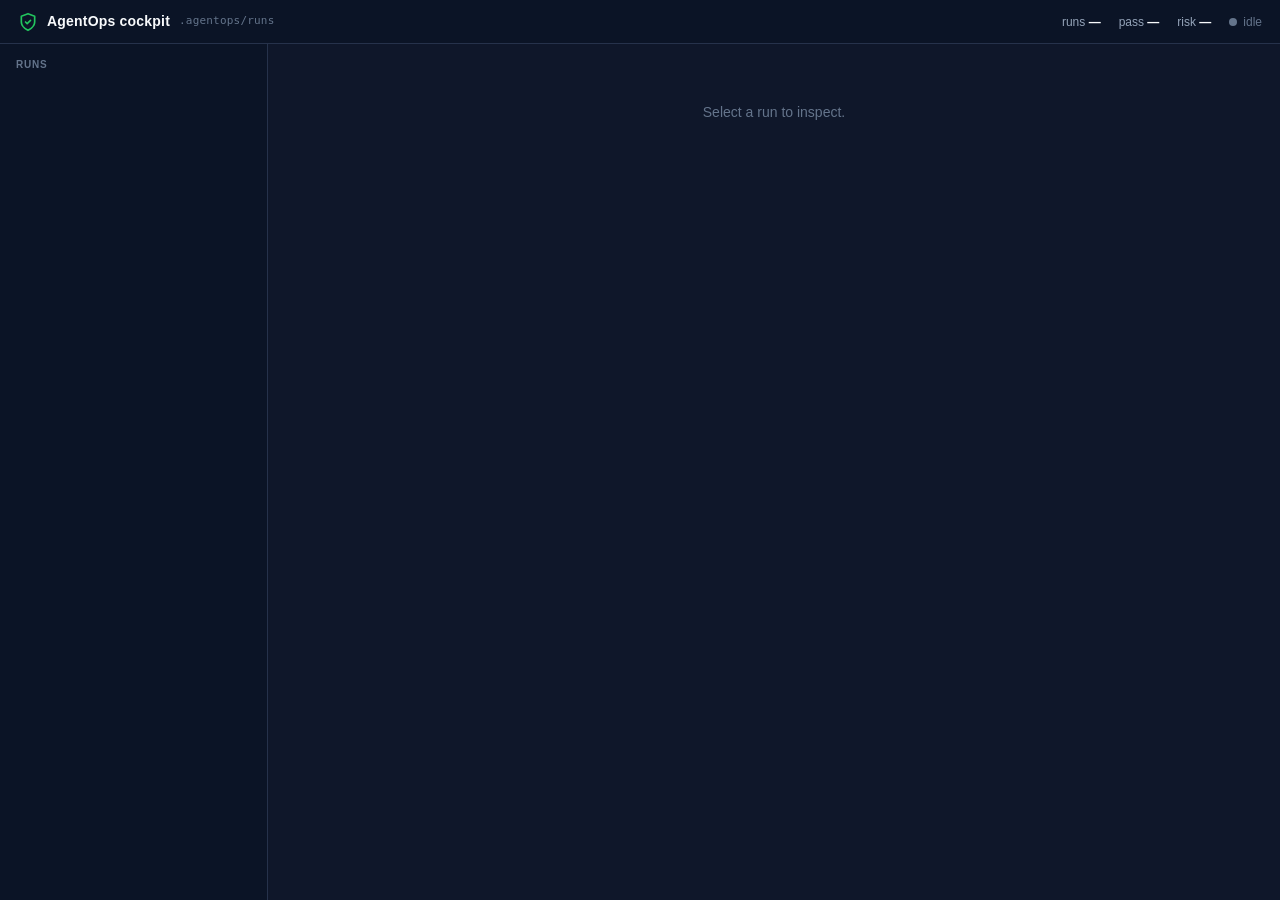
==== web/index.html @ 59ff686f "feat: AgentOps Cockpit — local observability UI over run artifacts Add a self-contained, local-first" ====
<!DOCTYPE html>
<html lang="en">
<head>
<meta charset="utf-8" />
<meta name="viewport" content="width=device-width, initial-scale=1" />
<title>AgentOps Cockpit</title>
<style>
  :root {
    --bg:#0F172A; --surface:#15203A; --surface-2:#1E293B; --muted:#0B1426;
    --border:#26324B; --border-2:#33415B;
    --text:#F8FAFC; --text-2:#94A3B8; --text-3:#64748B;
    --green:#22C55E; --amber:#F59E0B; --red:#EF4444; --blue:#38BDF8;
    --green-bg:rgba(34,197,94,.12); --amber-bg:rgba(245,158,11,.12);
    --red-bg:rgba(239,68,68,.12); --blue-bg:rgba(56,189,248,.12);
    --mono:ui-monospace,SFMono-Regular,"SF Mono",Menlo,monospace;
    --radius:8px;
  }
  * { box-sizing:border-box; }
  html,body { height:100%; margin:0; }
  body {
    background:var(--bg); color:var(--text);
    font-family:Inter,-apple-system,BlinkMacSystemFont,"Segoe UI",sans-serif;
    font-size:14px; line-height:1.5; -webkit-font-smoothing:antialiased;
    display:flex; flex-direction:column;
  }
  .mono { font-family:var(--mono); font-variant-numeric:tabular-nums; }
  .tnum { font-variant-numeric:tabular-nums; }

  /* top bar */
  .topbar {
    display:flex; align-items:center; justify-content:space-between; gap:16px;
    padding:11px 18px; border-bottom:1px solid var(--border); background:var(--muted);
    flex:0 0 auto;
  }
  .brand { display:flex; align-items:center; gap:9px; font-weight:600; letter-spacing:.2px; }
  .brand svg { color:var(--green); }
  .brand .path { font-family:var(--mono); font-size:11px; color:var(--text-3); font-weight:400; }
  .kpis { display:flex; align-items:center; gap:18px; }
  .kpi { font-size:12px; color:var(--text-2); }
  .kpi b { color:var(--text); font-weight:600; }
  .live { display:flex; align-items:center; gap:6px; font-size:12px; color:var(--text-3); }
  .live.on { color:var(--green); }
  .dot { width:8px; height:8px; border-radius:50%; display:inline-block; background:var(--text-3); }
  .pulse { animation:pulse 1.4s ease-in-out infinite; }
  @keyframes pulse { 0%,100%{opacity:1} 50%{opacity:.3} }
  @media (prefers-reduced-motion:reduce){ .pulse{animation:none} }

  /* main split */
  .main { flex:1 1 auto; display:grid; grid-template-columns:268px 1fr; min-height:0; }
  .runlist { border-right:1px solid var(--border); overflow-y:auto; background:var(--muted); }
  .runlist h2 {
    font-size:10px; text-transform:uppercase; letter-spacing:.08em; color:var(--text-3);
    margin:0; padding:13px 16px 8px; font-weight:600;
  }
  .run {
    display:flex; gap:10px; align-items:flex-start; width:100%; text-align:left;
    background:none; border:0; border-bottom:1px solid var(--border);
    padding:11px 16px; cursor:pointer; color:var(--text); transition:background .12s;
  }
  .run:hover { background:var(--surface); }
  .run.sel { background:var(--surface-2); box-shadow:inset 3px 0 0 var(--blue); }
  .run-main { min-width:0; flex:1; }
  .run-task { font-size:13px; white-space:nowrap; overflow:hidden; text-overflow:ellipsis; }
  .run-meta { font-size:11px; color:var(--text-2); margin-top:2px; }
  .risk { font-family:var(--mono); font-size:13px; font-weight:600; min-width:26px; text-align:right; }

  /* inspector */
  .inspector { overflow-y:auto; padding:18px 22px; }
  .insp-head { display:flex; align-items:center; justify-content:space-between; gap:10px; flex-wrap:wrap; margin-bottom:6px; }
  .insp-head-l { display:flex; align-items:center; gap:10px; flex-wrap:wrap; min-width:0; }
  .dl-btn { display:inline-flex; align-items:center; gap:6px; font-size:12px; color:var(--text-2); text-decoration:none;
            border:1px solid var(--border-2); border-radius:6px; padding:5px 10px; white-space:nowrap; }
  .dl-btn:hover { color:var(--text); border-color:var(--text-3); background:var(--surface); }
  .insp-task { font-size:16px; font-weight:600; }
  .insp-meta { font-family:var(--mono); font-size:11px; color:var(--text-3); margin-bottom:16px; }
  .pill { font-size:11px; font-weight:600; padding:3px 9px; border-radius:6px; text-transform:lowercase; }

  /* pipeline ribbon */
  .ribbon { display:flex; gap:7px; margin-bottom:18px; }
  .phase {
    flex:1; text-align:center; padding:9px 6px; border-radius:var(--radius);
    border:1px solid var(--border-2); background:var(--surface); font-size:12px; color:var(--text-2);
  }
  .phase .ph-icon { display:block; margin:0 auto 4px; }
  .phase.done   { border-color:rgba(34,197,94,.4);  background:var(--green-bg); color:var(--green); }
  .phase.active { border-color:rgba(245,158,11,.45); background:var(--amber-bg); color:var(--amber); }
  .phase.skipped{ color:var(--text-3); }

  /* body grid */
  .insp-body { display:grid; grid-template-columns:1fr 320px; gap:14px; align-items:start; }
  .card { background:var(--surface); border:1px solid var(--border); border-radius:var(--radius); }
  .card-head {
    display:flex; align-items:center; justify-content:space-between;
    padding:9px 13px; border-bottom:1px solid var(--border); font-size:12px; font-weight:600;
  }
  .card-head .lbl { display:flex; align-items:center; gap:7px; }
  .btn-ghost {
    background:none; border:1px solid var(--border-2); color:var(--text-2);
    font:inherit; font-size:11px; padding:3px 9px; border-radius:6px; cursor:pointer;
    display:inline-flex; align-items:center; gap:5px;
  }
  .btn-ghost:hover { color:var(--text); border-color:var(--text-3); }

  /* trajectory */
  .traj { padding:8px 6px; max-height:420px; overflow-y:auto; }
  .ev { display:flex; gap:9px; align-items:baseline; padding:3px 8px; font-family:var(--mono); font-size:12px; }
  .ev .idx { color:var(--text-3); min-width:22px; text-align:right; }
  .ev .node { color:var(--text); }
  .ev .ph { font-size:11px; }
  .ev.ok .ph { color:var(--green); }
  .ev.active .ph { color:var(--amber); }
  .ev.muted { opacity:.6; }
  .ev.muted .ph { color:var(--text-3); }
  .ev.info .ph { color:var(--blue); }

  /* guard cards */
  .guards { display:flex; flex-direction:column; gap:10px; }
  .guard { background:var(--surface); border:1px solid var(--border); border-radius:var(--radius); padding:11px 13px; }
  .guard .g-lbl { font-size:12px; color:var(--text-2); display:flex; align-items:center; gap:6px; margin-bottom:5px; }
  .guard .g-val { font-size:13px; }
  .guard .g-big { font-family:var(--mono); font-size:24px; font-weight:600; }
  .t-green{color:var(--green)} .t-amber{color:var(--amber)} .t-red{color:var(--red)} .t-blue{color:var(--blue)} .t-mut{color:var(--text-3)}

  .empty { color:var(--text-3); padding:40px; text-align:center; }
  .skel { background:var(--surface); border-radius:6px; height:14px; animation:pulse 1.4s ease-in-out infinite; }
  ::-webkit-scrollbar{width:9px;height:9px} ::-webkit-scrollbar-thumb{background:var(--border-2);border-radius:5px}

  /* deep-dive — full record showcase */
  .deep { margin-top:14px; border:1px solid var(--border); border-radius:var(--radius); background:var(--surface); }
  .tabs { display:flex; gap:2px; overflow-x:auto; border-bottom:1px solid var(--border); padding:6px 6px 0; }
  .tab { background:none; border:0; color:var(--text-2); font:inherit; font-size:12px; padding:8px 12px; cursor:pointer; border-radius:6px 6px 0 0; white-space:nowrap; }
  .tab:hover { color:var(--text); }
  .tab.sel { color:var(--text); background:var(--surface-2); box-shadow:inset 0 -2px 0 var(--blue); }
  .tab .ct { color:var(--text-3); margin-left:5px; font-variant-numeric:tabular-nums; }
  .tabbody { padding:15px 16px; min-height:220px; }
  .sec { margin-bottom:18px; } .sec:last-child { margin-bottom:0; }
  .sec-h { font-size:11px; text-transform:uppercase; letter-spacing:.06em; color:var(--text-3); margin:0 0 9px; font-weight:600; display:flex; align-items:center; gap:8px; }
  .kv { width:100%; border-collapse:collapse; font-size:12px; }
  .kv td { padding:5px 8px; border-bottom:1px solid var(--border); vertical-align:top; }
  .kv td:first-child { color:var(--text-2); width:150px; white-space:nowrap; }
  .kv .mono { color:var(--text); }
  .code { font-family:var(--mono); font-size:12px; background:var(--muted); border:1px solid var(--border); border-radius:6px; padding:10px 12px; overflow:auto; white-space:pre-wrap; word-break:break-word; color:var(--text); max-height:360px; margin:0; }
  .da{color:var(--green)} .dd{color:var(--red)} .dm{color:var(--blue)} .dc{color:var(--text-2)}
  .badge { font-size:11px; padding:2px 7px; border-radius:5px; font-weight:600; }
  .b-green{background:var(--green-bg);color:var(--green)} .b-amber{background:var(--amber-bg);color:var(--amber)}
  .b-red{background:var(--red-bg);color:var(--red)} .b-blue{background:var(--blue-bg);color:var(--blue)} .b-mut{background:var(--muted);color:var(--text-2)}
  .step { border:1px solid var(--border); border-radius:6px; padding:9px 11px; margin-bottom:7px; }
  .step-t { font-size:13px; font-weight:600; margin-bottom:3px; }
  .step-d { font-size:12px; color:var(--text-2); }
  .chips { display:flex; flex-wrap:wrap; gap:5px; margin-top:6px; }
  .chip { font-family:var(--mono); font-size:11px; background:var(--muted); border:1px solid var(--border); border-radius:5px; padding:2px 6px; color:var(--text-2); }
  .finding { border:1px solid var(--border); border-left-width:2px; border-radius:6px; padding:8px 11px; margin-bottom:7px; }
  .finding.sev-error,.finding.v-fail{border-left-color:var(--red)}
  .finding.sev-warning,.finding.v-concern,.finding.v-drifted,.finding.v-incomplete{border-left-color:var(--amber)}
  .finding.v-pass,.finding.v-aligned{border-left-color:var(--green)}
  .finding.v-not_evaluated,.finding.sev-info{border-left-color:var(--text-3)}
  .finding-h { display:flex; gap:8px; align-items:center; font-size:12px; margin-bottom:4px; flex-wrap:wrap; }
  .finding-b { font-size:12px; color:var(--text-2); }
  .finding-b b { color:var(--text); font-weight:600; }
  .cite { font-family:var(--mono); font-size:11px; color:var(--text-3); }
  .filerow { display:flex; justify-content:space-between; gap:10px; padding:6px 9px; border-radius:6px; cursor:pointer; font-family:var(--mono); font-size:12px; border:1px solid transparent; }
  .filerow:hover{background:var(--surface-2)} .filerow.sel{background:var(--surface-2);border-color:var(--border-2);color:var(--blue)}
  .filesize{color:var(--text-3)}
  .md h1,.md h2,.md h3{margin:14px 0 6px;font-weight:600} .md h1{font-size:16px} .md h2{font-size:14px} .md h3{font-size:13px;color:var(--text-2)}
  .md p{margin:6px 0;font-size:13px;color:var(--text-2)} .md li{font-size:13px;color:var(--text-2)} .md code{font-family:var(--mono);background:var(--muted);padding:1px 5px;border-radius:4px;font-size:12px}
  .note{color:var(--text-3);font-size:12px}
  .sub{color:var(--text-3);font-weight:400;font-size:11px}

  /* inner OpenHands worker loop */
  .mach { display:grid; grid-template-columns:repeat(auto-fit,minmax(150px,1fr)); gap:8px; margin-bottom:16px; }
  .mach .m { background:var(--muted); border:1px solid var(--border); border-radius:6px; padding:8px 10px; }
  .mach .m-l { font-size:11px; color:var(--text-3); }
  .mach .m-v { font-size:13px; margin-top:2px; word-break:break-word; }
  .iev { display:flex; gap:9px; align-items:baseline; padding:5px 8px; border-bottom:1px solid var(--border); }
  .iev-type { font-family:var(--mono); font-size:11px; padding:1px 6px; border-radius:4px; white-space:nowrap; }
  .k-action .iev-type{background:var(--blue-bg);color:var(--blue)}
  .k-observation .iev-type{background:var(--green-bg);color:var(--green)}
  .k-message .iev-type{background:var(--amber-bg);color:var(--amber)}
  .k-error .iev-type{background:var(--red-bg);color:var(--red)}
  .k-state .iev-type,.k-other .iev-type{background:var(--muted);color:var(--text-2)}
  .iev-tool { font-family:var(--mono); font-size:12px; color:var(--text); white-space:nowrap; }
  .iev-sum { color:var(--text-2); font-family:var(--mono); font-size:12px; overflow:hidden; text-overflow:ellipsis; white-space:nowrap; flex:1; min-width:0; }
  .itraj { max-height:360px; overflow:auto; }
  .bigempty { text-align:center; padding:34px 20px; }
  .bigempty .be-h { font-size:14px; font-weight:600; margin-bottom:10px; }
  .bigempty .be-p { font-size:12px; color:var(--text-2); max-width:540px; margin:0 auto 8px; line-height:1.65; }
  .bigempty code { font-family:var(--mono); background:var(--muted); padding:2px 7px; border-radius:4px; color:var(--text); }

  /* richer UI: toolbar, dropdown, expandable rows, accordions */
  .wtoolbar { display:flex; gap:10px; align-items:center; margin-bottom:10px; flex-wrap:wrap; }
  .csel { background:var(--surface-2); color:var(--text); border:1px solid var(--border-2); border-radius:6px;
          font:inherit; font-size:12px; padding:5px 28px 5px 10px; cursor:pointer; appearance:none;
          background-image:url("data:image/svg+xml;utf8,<svg xmlns='http://www.w3.org/2000/svg' width='10' height='10' viewBox='0 0 24 24' fill='none' stroke='%2394A3B8' stroke-width='3'><path d='M6 9l6 6 6-6'/></svg>");
          background-repeat:no-repeat; background-position:right 9px center; }
  .csel:hover { border-color:var(--text-3); }
  .iev { flex-direction:column; align-items:stretch; cursor:default; }
  .iev.exp { cursor:pointer; }
  .iev-line { display:flex; gap:9px; align-items:baseline; }
  .iev-chev { color:var(--text-3); font-size:10px; transition:transform .15s; display:inline-block; width:10px; }
  .iev.open .iev-chev { transform:rotate(90deg); }
  .iev-full { margin:7px 0 3px 28px; white-space:pre-wrap; word-break:break-word; color:var(--text-2);
              font-family:var(--mono); font-size:12px; max-height:300px; overflow:auto;
              background:var(--muted); border:1px solid var(--border); border-radius:6px; padding:9px 11px; }
  details.dd { border:1px solid var(--border); border-radius:6px; margin-bottom:7px; background:var(--surface); }
  details.dd > summary { cursor:pointer; padding:9px 12px; font-size:12px; font-weight:600; list-style:none;
                         display:flex; align-items:center; gap:8px; }
  details.dd > summary::-webkit-details-marker { display:none; }
  details.dd > summary::before { content:"›"; color:var(--text-3); transition:transform .15s; display:inline-block; }
  details.dd[open] > summary::before { transform:rotate(90deg); }
  details.dd[open] > summary { border-bottom:1px solid var(--border); }
  details.dd .dd-body { padding:11px 12px; }
  details.dd .dd-tag { margin-left:auto; font-weight:400; }

  /* responsive — graceful collapse on narrow viewports */
  @media (max-width:1024px){
    .insp-body{ grid-template-columns:1fr; }
    .guards{ display:grid; grid-template-columns:repeat(auto-fit,minmax(160px,1fr)); }
  }
  @media (max-width:820px){
    .main{ grid-template-columns:1fr; }
    .runlist{ border-right:0; border-bottom:1px solid var(--border); max-height:34vh; }
    .kpis{ gap:12px; }
  }
  @media (max-width:560px){
    .ribbon{ flex-wrap:wrap; } .phase{ flex:1 1 30%; }
    .kpis .kpi{ display:none; } .topbar .live{ display:flex; }
  }
</style>
</head>
<body>
  <header class="topbar">
    <div class="brand">
      <svg width="20" height="20" viewBox="0 0 24 24" fill="none" stroke="currentColor" stroke-width="2" stroke-linecap="round" stroke-linejoin="round"><path d="M12 22s8-4 8-10V5l-8-3-8 3v7c0 6 8 10 8 10z"/><path d="m9 12 2 2 4-4"/></svg>
      AgentOps cockpit
      <span class="path" id="storePath">.agentops/runs</span>
    </div>
    <div class="kpis">
      <span class="kpi">runs <b class="tnum" id="kTotal">—</b></span>
      <span class="kpi">pass <b class="tnum" id="kPass">—</b></span>
      <span class="kpi">risk <b class="tnum" id="kRisk">—</b></span>
      <span class="live" id="liveInd"><span class="dot"></span>idle</span>
    </div>
  </header>
  <div class="main">
    <nav class="runlist"><h2>Runs</h2><div id="runs"></div></nav>
    <section class="inspector" id="inspector">
      <div class="empty">Select a run to inspect.</div>
    </section>
  </div>
  <script type="module" src="./app.js"></script>
</body>
</html>
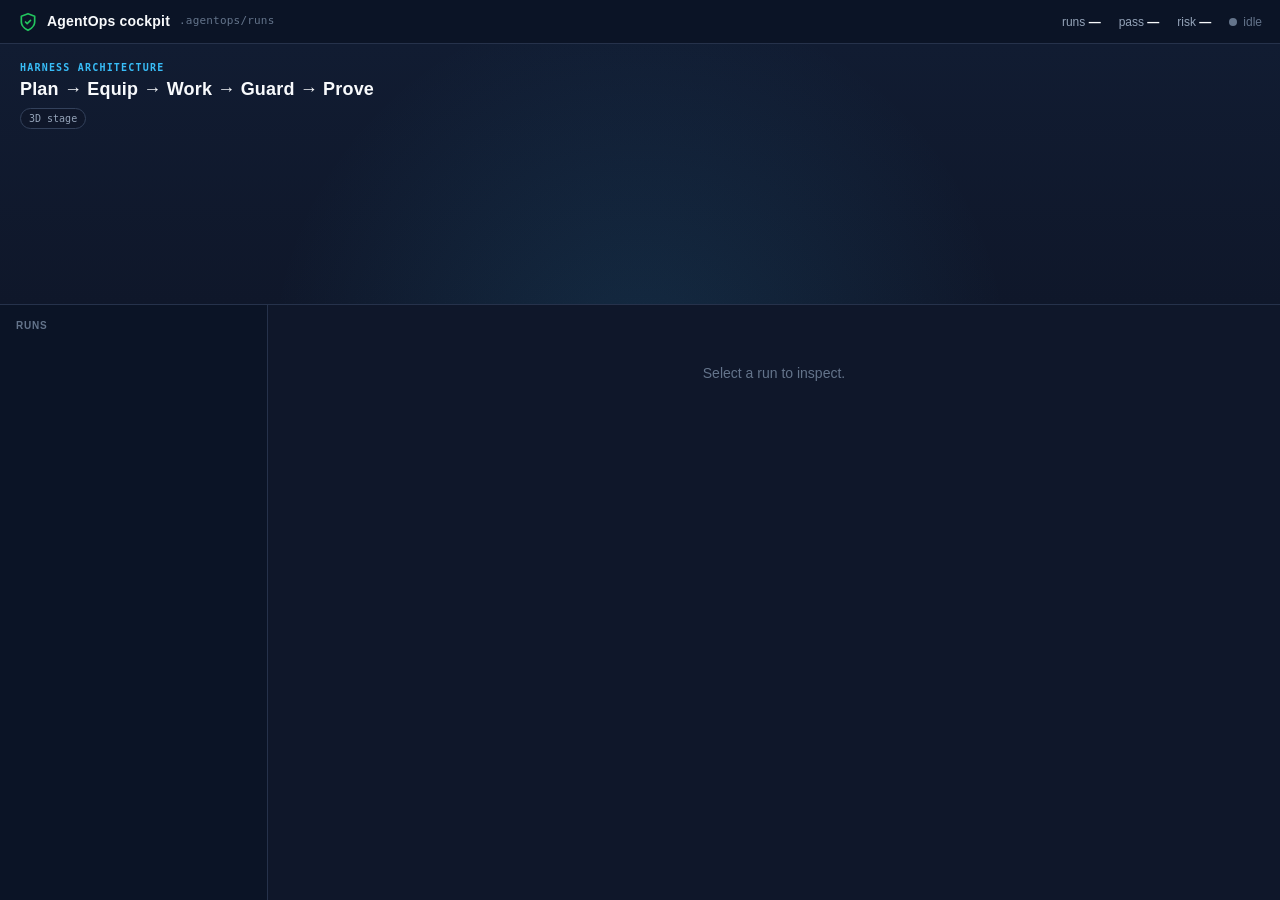
==== commit f1e92c59: "feat: add three dimensional cockpit stage" ====
--- a/web/index.html
+++ b/web/index.html
@@ -4,228 +4,7 @@
 <meta charset="utf-8" />
 <meta name="viewport" content="width=device-width, initial-scale=1" />
 <title>AgentOps Cockpit</title>
-<style>
-  :root {
-    --bg:#0F172A; --surface:#15203A; --surface-2:#1E293B; --muted:#0B1426;
-    --border:#26324B; --border-2:#33415B;
-    --text:#F8FAFC; --text-2:#94A3B8; --text-3:#64748B;
-    --green:#22C55E; --amber:#F59E0B; --red:#EF4444; --blue:#38BDF8;
-    --green-bg:rgba(34,197,94,.12); --amber-bg:rgba(245,158,11,.12);
-    --red-bg:rgba(239,68,68,.12); --blue-bg:rgba(56,189,248,.12);
-    --mono:ui-monospace,SFMono-Regular,"SF Mono",Menlo,monospace;
-    --radius:8px;
-  }
-  * { box-sizing:border-box; }
-  html,body { height:100%; margin:0; }
-  body {
-    background:var(--bg); color:var(--text);
-    font-family:Inter,-apple-system,BlinkMacSystemFont,"Segoe UI",sans-serif;
-    font-size:14px; line-height:1.5; -webkit-font-smoothing:antialiased;
-    display:flex; flex-direction:column;
-  }
-  .mono { font-family:var(--mono); font-variant-numeric:tabular-nums; }
-  .tnum { font-variant-numeric:tabular-nums; }
-
-  /* top bar */
-  .topbar {
-    display:flex; align-items:center; justify-content:space-between; gap:16px;
-    padding:11px 18px; border-bottom:1px solid var(--border); background:var(--muted);
-    flex:0 0 auto;
-  }
-  .brand { display:flex; align-items:center; gap:9px; font-weight:600; letter-spacing:.2px; }
-  .brand svg { color:var(--green); }
-  .brand .path { font-family:var(--mono); font-size:11px; color:var(--text-3); font-weight:400; }
-  .kpis { display:flex; align-items:center; gap:18px; }
-  .kpi { font-size:12px; color:var(--text-2); }
-  .kpi b { color:var(--text); font-weight:600; }
-  .live { display:flex; align-items:center; gap:6px; font-size:12px; color:var(--text-3); }
-  .live.on { color:var(--green); }
-  .dot { width:8px; height:8px; border-radius:50%; display:inline-block; background:var(--text-3); }
-  .pulse { animation:pulse 1.4s ease-in-out infinite; }
-  @keyframes pulse { 0%,100%{opacity:1} 50%{opacity:.3} }
-  @media (prefers-reduced-motion:reduce){ .pulse{animation:none} }
-
-  /* main split */
-  .main { flex:1 1 auto; display:grid; grid-template-columns:268px 1fr; min-height:0; }
-  .runlist { border-right:1px solid var(--border); overflow-y:auto; background:var(--muted); }
-  .runlist h2 {
-    font-size:10px; text-transform:uppercase; letter-spacing:.08em; color:var(--text-3);
-    margin:0; padding:13px 16px 8px; font-weight:600;
-  }
-  .run {
-    display:flex; gap:10px; align-items:flex-start; width:100%; text-align:left;
-    background:none; border:0; border-bottom:1px solid var(--border);
-    padding:11px 16px; cursor:pointer; color:var(--text); transition:background .12s;
-  }
-  .run:hover { background:var(--surface); }
-  .run.sel { background:var(--surface-2); box-shadow:inset 3px 0 0 var(--blue); }
-  .run-main { min-width:0; flex:1; }
-  .run-task { font-size:13px; white-space:nowrap; overflow:hidden; text-overflow:ellipsis; }
-  .run-meta { font-size:11px; color:var(--text-2); margin-top:2px; }
-  .risk { font-family:var(--mono); font-size:13px; font-weight:600; min-width:26px; text-align:right; }
-
-  /* inspector */
-  .inspector { overflow-y:auto; padding:18px 22px; }
-  .insp-head { display:flex; align-items:center; justify-content:space-between; gap:10px; flex-wrap:wrap; margin-bottom:6px; }
-  .insp-head-l { display:flex; align-items:center; gap:10px; flex-wrap:wrap; min-width:0; }
-  .dl-btn { display:inline-flex; align-items:center; gap:6px; font-size:12px; color:var(--text-2); text-decoration:none;
-            border:1px solid var(--border-2); border-radius:6px; padding:5px 10px; white-space:nowrap; }
-  .dl-btn:hover { color:var(--text); border-color:var(--text-3); background:var(--surface); }
-  .insp-task { font-size:16px; font-weight:600; }
-  .insp-meta { font-family:var(--mono); font-size:11px; color:var(--text-3); margin-bottom:16px; }
-  .pill { font-size:11px; font-weight:600; padding:3px 9px; border-radius:6px; text-transform:lowercase; }
-
-  /* pipeline ribbon */
-  .ribbon { display:flex; gap:7px; margin-bottom:18px; }
-  .phase {
-    flex:1; text-align:center; padding:9px 6px; border-radius:var(--radius);
-    border:1px solid var(--border-2); background:var(--surface); font-size:12px; color:var(--text-2);
-  }
-  .phase .ph-icon { display:block; margin:0 auto 4px; }
-  .phase.done   { border-color:rgba(34,197,94,.4);  background:var(--green-bg); color:var(--green); }
-  .phase.active { border-color:rgba(245,158,11,.45); background:var(--amber-bg); color:var(--amber); }
-  .phase.skipped{ color:var(--text-3); }
-
-  /* body grid */
-  .insp-body { display:grid; grid-template-columns:1fr 320px; gap:14px; align-items:start; }
-  .card { background:var(--surface); border:1px solid var(--border); border-radius:var(--radius); }
-  .card-head {
-    display:flex; align-items:center; justify-content:space-between;
-    padding:9px 13px; border-bottom:1px solid var(--border); font-size:12px; font-weight:600;
-  }
-  .card-head .lbl { display:flex; align-items:center; gap:7px; }
-  .btn-ghost {
-    background:none; border:1px solid var(--border-2); color:var(--text-2);
-    font:inherit; font-size:11px; padding:3px 9px; border-radius:6px; cursor:pointer;
-    display:inline-flex; align-items:center; gap:5px;
-  }
-  .btn-ghost:hover { color:var(--text); border-color:var(--text-3); }
-
-  /* trajectory */
-  .traj { padding:8px 6px; max-height:420px; overflow-y:auto; }
-  .ev { display:flex; gap:9px; align-items:baseline; padding:3px 8px; font-family:var(--mono); font-size:12px; }
-  .ev .idx { color:var(--text-3); min-width:22px; text-align:right; }
-  .ev .node { color:var(--text); }
-  .ev .ph { font-size:11px; }
-  .ev.ok .ph { color:var(--green); }
-  .ev.active .ph { color:var(--amber); }
-  .ev.muted { opacity:.6; }
-  .ev.muted .ph { color:var(--text-3); }
-  .ev.info .ph { color:var(--blue); }
-
-  /* guard cards */
-  .guards { display:flex; flex-direction:column; gap:10px; }
-  .guard { background:var(--surface); border:1px solid var(--border); border-radius:var(--radius); padding:11px 13px; }
-  .guard .g-lbl { font-size:12px; color:var(--text-2); display:flex; align-items:center; gap:6px; margin-bottom:5px; }
-  .guard .g-val { font-size:13px; }
-  .guard .g-big { font-family:var(--mono); font-size:24px; font-weight:600; }
-  .t-green{color:var(--green)} .t-amber{color:var(--amber)} .t-red{color:var(--red)} .t-blue{color:var(--blue)} .t-mut{color:var(--text-3)}
-
-  .empty { color:var(--text-3); padding:40px; text-align:center; }
-  .skel { background:var(--surface); border-radius:6px; height:14px; animation:pulse 1.4s ease-in-out infinite; }
-  ::-webkit-scrollbar{width:9px;height:9px} ::-webkit-scrollbar-thumb{background:var(--border-2);border-radius:5px}
-
-  /* deep-dive — full record showcase */
-  .deep { margin-top:14px; border:1px solid var(--border); border-radius:var(--radius); background:var(--surface); }
-  .tabs { display:flex; gap:2px; overflow-x:auto; border-bottom:1px solid var(--border); padding:6px 6px 0; }
-  .tab { background:none; border:0; color:var(--text-2); font:inherit; font-size:12px; padding:8px 12px; cursor:pointer; border-radius:6px 6px 0 0; white-space:nowrap; }
-  .tab:hover { color:var(--text); }
-  .tab.sel { color:var(--text); background:var(--surface-2); box-shadow:inset 0 -2px 0 var(--blue); }
-  .tab .ct { color:var(--text-3); margin-left:5px; font-variant-numeric:tabular-nums; }
-  .tabbody { padding:15px 16px; min-height:220px; }
-  .sec { margin-bottom:18px; } .sec:last-child { margin-bottom:0; }
-  .sec-h { font-size:11px; text-transform:uppercase; letter-spacing:.06em; color:var(--text-3); margin:0 0 9px; font-weight:600; display:flex; align-items:center; gap:8px; }
-  .kv { width:100%; border-collapse:collapse; font-size:12px; }
-  .kv td { padding:5px 8px; border-bottom:1px solid var(--border); vertical-align:top; }
-  .kv td:first-child { color:var(--text-2); width:150px; white-space:nowrap; }
-  .kv .mono { color:var(--text); }
-  .code { font-family:var(--mono); font-size:12px; background:var(--muted); border:1px solid var(--border); border-radius:6px; padding:10px 12px; overflow:auto; white-space:pre-wrap; word-break:break-word; color:var(--text); max-height:360px; margin:0; }
-  .da{color:var(--green)} .dd{color:var(--red)} .dm{color:var(--blue)} .dc{color:var(--text-2)}
-  .badge { font-size:11px; padding:2px 7px; border-radius:5px; font-weight:600; }
-  .b-green{background:var(--green-bg);color:var(--green)} .b-amber{background:var(--amber-bg);color:var(--amber)}
-  .b-red{background:var(--red-bg);color:var(--red)} .b-blue{background:var(--blue-bg);color:var(--blue)} .b-mut{background:var(--muted);color:var(--text-2)}
-  .step { border:1px solid var(--border); border-radius:6px; padding:9px 11px; margin-bottom:7px; }
-  .step-t { font-size:13px; font-weight:600; margin-bottom:3px; }
-  .step-d { font-size:12px; color:var(--text-2); }
-  .chips { display:flex; flex-wrap:wrap; gap:5px; margin-top:6px; }
-  .chip { font-family:var(--mono); font-size:11px; background:var(--muted); border:1px solid var(--border); border-radius:5px; padding:2px 6px; color:var(--text-2); }
-  .finding { border:1px solid var(--border); border-left-width:2px; border-radius:6px; padding:8px 11px; margin-bottom:7px; }
-  .finding.sev-error,.finding.v-fail{border-left-color:var(--red)}
-  .finding.sev-warning,.finding.v-concern,.finding.v-drifted,.finding.v-incomplete{border-left-color:var(--amber)}
-  .finding.v-pass,.finding.v-aligned{border-left-color:var(--green)}
-  .finding.v-not_evaluated,.finding.sev-info{border-left-color:var(--text-3)}
-  .finding-h { display:flex; gap:8px; align-items:center; font-size:12px; margin-bottom:4px; flex-wrap:wrap; }
-  .finding-b { font-size:12px; color:var(--text-2); }
-  .finding-b b { color:var(--text); font-weight:600; }
-  .cite { font-family:var(--mono); font-size:11px; color:var(--text-3); }
-  .filerow { display:flex; justify-content:space-between; gap:10px; padding:6px 9px; border-radius:6px; cursor:pointer; font-family:var(--mono); font-size:12px; border:1px solid transparent; }
-  .filerow:hover{background:var(--surface-2)} .filerow.sel{background:var(--surface-2);border-color:var(--border-2);color:var(--blue)}
-  .filesize{color:var(--text-3)}
-  .md h1,.md h2,.md h3{margin:14px 0 6px;font-weight:600} .md h1{font-size:16px} .md h2{font-size:14px} .md h3{font-size:13px;color:var(--text-2)}
-  .md p{margin:6px 0;font-size:13px;color:var(--text-2)} .md li{font-size:13px;color:var(--text-2)} .md code{font-family:var(--mono);background:var(--muted);padding:1px 5px;border-radius:4px;font-size:12px}
-  .note{color:var(--text-3);font-size:12px}
-  .sub{color:var(--text-3);font-weight:400;font-size:11px}
-
-  /* inner OpenHands worker loop */
-  .mach { display:grid; grid-template-columns:repeat(auto-fit,minmax(150px,1fr)); gap:8px; margin-bottom:16px; }
-  .mach .m { background:var(--muted); border:1px solid var(--border); border-radius:6px; padding:8px 10px; }
-  .mach .m-l { font-size:11px; color:var(--text-3); }
-  .mach .m-v { font-size:13px; margin-top:2px; word-break:break-word; }
-  .iev { display:flex; gap:9px; align-items:baseline; padding:5px 8px; border-bottom:1px solid var(--border); }
-  .iev-type { font-family:var(--mono); font-size:11px; padding:1px 6px; border-radius:4px; white-space:nowrap; }
-  .k-action .iev-type{background:var(--blue-bg);color:var(--blue)}
-  .k-observation .iev-type{background:var(--green-bg);color:var(--green)}
-  .k-message .iev-type{background:var(--amber-bg);color:var(--amber)}
-  .k-error .iev-type{background:var(--red-bg);color:var(--red)}
-  .k-state .iev-type,.k-other .iev-type{background:var(--muted);color:var(--text-2)}
-  .iev-tool { font-family:var(--mono); font-size:12px; color:var(--text); white-space:nowrap; }
-  .iev-sum { color:var(--text-2); font-family:var(--mono); font-size:12px; overflow:hidden; text-overflow:ellipsis; white-space:nowrap; flex:1; min-width:0; }
-  .itraj { max-height:360px; overflow:auto; }
-  .bigempty { text-align:center; padding:34px 20px; }
-  .bigempty .be-h { font-size:14px; font-weight:600; margin-bottom:10px; }
-  .bigempty .be-p { font-size:12px; color:var(--text-2); max-width:540px; margin:0 auto 8px; line-height:1.65; }
-  .bigempty code { font-family:var(--mono); background:var(--muted); padding:2px 7px; border-radius:4px; color:var(--text); }
-
-  /* richer UI: toolbar, dropdown, expandable rows, accordions */
-  .wtoolbar { display:flex; gap:10px; align-items:center; margin-bottom:10px; flex-wrap:wrap; }
-  .csel { background:var(--surface-2); color:var(--text); border:1px solid var(--border-2); border-radius:6px;
-          font:inherit; font-size:12px; padding:5px 28px 5px 10px; cursor:pointer; appearance:none;
-          background-image:url("data:image/svg+xml;utf8,<svg xmlns='http://www.w3.org/2000/svg' width='10' height='10' viewBox='0 0 24 24' fill='none' stroke='%2394A3B8' stroke-width='3'><path d='M6 9l6 6 6-6'/></svg>");
-          background-repeat:no-repeat; background-position:right 9px center; }
-  .csel:hover { border-color:var(--text-3); }
-  .iev { flex-direction:column; align-items:stretch; cursor:default; }
-  .iev.exp { cursor:pointer; }
-  .iev-line { display:flex; gap:9px; align-items:baseline; }
-  .iev-chev { color:var(--text-3); font-size:10px; transition:transform .15s; display:inline-block; width:10px; }
-  .iev.open .iev-chev { transform:rotate(90deg); }
-  .iev-full { margin:7px 0 3px 28px; white-space:pre-wrap; word-break:break-word; color:var(--text-2);
-              font-family:var(--mono); font-size:12px; max-height:300px; overflow:auto;
-              background:var(--muted); border:1px solid var(--border); border-radius:6px; padding:9px 11px; }
-  details.dd { border:1px solid var(--border); border-radius:6px; margin-bottom:7px; background:var(--surface); }
-  details.dd > summary { cursor:pointer; padding:9px 12px; font-size:12px; font-weight:600; list-style:none;
-                         display:flex; align-items:center; gap:8px; }
-  details.dd > summary::-webkit-details-marker { display:none; }
-  details.dd > summary::before { content:"›"; color:var(--text-3); transition:transform .15s; display:inline-block; }
-  details.dd[open] > summary::before { transform:rotate(90deg); }
-  details.dd[open] > summary { border-bottom:1px solid var(--border); }
-  details.dd .dd-body { padding:11px 12px; }
-  details.dd .dd-tag { margin-left:auto; font-weight:400; }
-
-  /* responsive — graceful collapse on narrow viewports */
-  @media (max-width:1024px){
-    .insp-body{ grid-template-columns:1fr; }
-    .guards{ display:grid; grid-template-columns:repeat(auto-fit,minmax(160px,1fr)); }
-  }
-  @media (max-width:820px){
-    .main{ grid-template-columns:1fr; }
-    .runlist{ border-right:0; border-bottom:1px solid var(--border); max-height:34vh; }
-    .kpis{ gap:12px; }
-  }
-  @media (max-width:560px){
-    .ribbon{ flex-wrap:wrap; } .phase{ flex:1 1 30%; }
-    .kpis .kpi{ display:none; } .topbar .live{ display:flex; }
-  }
-</style>
+<link rel="stylesheet" href="./styles.css" />
 </head>
 <body>
   <header class="topbar">
@@ -241,6 +20,15 @@
       <span class="live" id="liveInd"><span class="dot"></span>idle</span>
     </div>
   </header>
+  <section class="stage-shell" aria-labelledby="stageTitle">
+    <div class="stage-copy">
+      <p class="eyebrow">Harness architecture</p>
+      <h1 id="stageTitle">Plan → Equip → Work → Guard → Prove</h1>
+      <span class="visual-mode" id="visualMode">3D stage</span>
+    </div>
+    <canvas id="cockpit3d" class="cockpit3d" aria-hidden="true"></canvas>
+    <div id="stageFallback" class="stage-fallback" hidden></div>
+  </section>
   <div class="main">
     <nav class="runlist"><h2>Runs</h2><div id="runs"></div></nav>
     <section class="inspector" id="inspector">
--- a/web/styles.css
+++ b/web/styles.css
@@ -0,0 +1,270 @@
+:root {
+  --bg:#0F172A; --surface:#15203A; --surface-2:#1E293B; --muted:#0B1426;
+  --border:#26324B; --border-2:#33415B;
+  --text:#F8FAFC; --text-2:#94A3B8; --text-3:#64748B;
+  --green:#22C55E; --amber:#F59E0B; --red:#EF4444; --blue:#38BDF8;
+  --green-bg:rgba(34,197,94,.12); --amber-bg:rgba(245,158,11,.12);
+  --red-bg:rgba(239,68,68,.12); --blue-bg:rgba(56,189,248,.12);
+  --mono:ui-monospace,SFMono-Regular,"SF Mono",Menlo,monospace;
+  --radius:8px;
+}
+* { box-sizing:border-box; }
+html,body { height:100%; margin:0; }
+body {
+  background:var(--bg); color:var(--text);
+  font-family:Inter,-apple-system,BlinkMacSystemFont,"Segoe UI",sans-serif;
+  font-size:14px; line-height:1.5; -webkit-font-smoothing:antialiased;
+  display:flex; flex-direction:column;
+}
+.mono { font-family:var(--mono); font-variant-numeric:tabular-nums; }
+.tnum { font-variant-numeric:tabular-nums; }
+
+/* top bar */
+.topbar {
+  display:flex; align-items:center; justify-content:space-between; gap:16px;
+  padding:11px 18px; border-bottom:1px solid var(--border); background:var(--muted);
+  flex:0 0 auto;
+}
+.brand { display:flex; align-items:center; gap:9px; font-weight:600; letter-spacing:.2px; }
+.brand svg { color:var(--green); }
+.brand .path { font-family:var(--mono); font-size:11px; color:var(--text-3); font-weight:400; }
+.kpis { display:flex; align-items:center; gap:18px; }
+.kpi { font-size:12px; color:var(--text-2); }
+.kpi b { color:var(--text); font-weight:600; }
+.live { display:flex; align-items:center; gap:6px; font-size:12px; color:var(--text-3); }
+.live.on { color:var(--green); }
+.dot { width:8px; height:8px; border-radius:50%; display:inline-block; background:var(--text-3); }
+.pulse { animation:pulse 1.4s ease-in-out infinite; }
+@keyframes pulse { 0%,100%{opacity:1} 50%{opacity:.3} }
+@media (prefers-reduced-motion:reduce){ .pulse{animation:none} }
+
+/* bounded tactical stage; the canvas is visual-only and the DOM fallback is semantic */
+.stage-shell {
+  position:relative; flex:0 0 clamp(190px,29vh,300px); min-height:190px;
+  overflow:hidden; border-bottom:1px solid var(--border);
+  background:
+    radial-gradient(circle at 50% 125%,rgba(56,189,248,.12),transparent 52%),
+    linear-gradient(180deg,#111c32 0%,var(--bg) 100%);
+}
+.stage-copy { position:absolute; z-index:2; top:16px; left:20px; pointer-events:none; }
+.stage-copy .eyebrow {
+  margin:0 0 4px; color:var(--blue); font-family:var(--mono); font-size:10px;
+  font-weight:600; letter-spacing:.12em; text-transform:uppercase;
+}
+.stage-copy h1 { margin:0; font-size:18px; line-height:1.2; letter-spacing:.01em; }
+.visual-mode {
+  display:inline-block; margin-top:7px; border:1px solid var(--border-2); border-radius:999px;
+  padding:2px 8px; background:rgba(15,23,42,.76); color:var(--text-2);
+  font-family:var(--mono); font-size:10px;
+}
+.cockpit3d { position:absolute; inset:0; display:block; width:100%; height:100%; }
+.cockpit3d[hidden],.stage-fallback[hidden] { display:none; }
+.stage-fallback {
+  position:absolute; z-index:1; inset:76px 20px 18px; display:flex; align-items:flex-end;
+}
+.stage-fallback-ribbon {
+  display:grid; grid-template-columns:repeat(5,minmax(90px,1fr)); gap:8px; width:100%;
+}
+.stage-fallback-node {
+  min-width:0; border:1px solid var(--border-2); border-radius:var(--radius);
+  padding:11px 9px; background:rgba(21,32,58,.94); color:var(--text-2);
+  font:inherit; text-align:center; cursor:pointer;
+}
+.stage-fallback-node:hover,.stage-fallback-node:focus-visible {
+  border-color:var(--blue); color:var(--text); outline:none;
+}
+.stage-fallback-node[aria-pressed="true"] { box-shadow:inset 0 -3px 0 var(--blue); color:var(--text); }
+.stage-fallback-node .fallback-glyph { display:block; margin-bottom:3px; font-size:15px; }
+.stage-fallback-node .fallback-status {
+  display:block; overflow:hidden; margin-top:2px; color:var(--text-3);
+  font-family:var(--mono); font-size:10px; text-overflow:ellipsis; white-space:nowrap;
+}
+.stage-fallback-node[data-status="pass"] .fallback-glyph { color:var(--green); }
+.stage-fallback-node[data-status="warn"] .fallback-glyph { color:var(--amber); }
+.stage-fallback-node[data-status="blocked"] .fallback-glyph { color:var(--red); }
+.stage-fallback-node[data-status="active"] .fallback-glyph { color:var(--blue); }
+
+/* main split */
+.main { flex:1 1 auto; display:grid; grid-template-columns:268px 1fr; min-height:0; }
+.runlist { border-right:1px solid var(--border); overflow-y:auto; background:var(--muted); }
+.runlist h2 {
+  font-size:10px; text-transform:uppercase; letter-spacing:.08em; color:var(--text-3);
+  margin:0; padding:13px 16px 8px; font-weight:600;
+}
+.run {
+  display:flex; gap:10px; align-items:flex-start; width:100%; text-align:left;
+  background:none; border:0; border-bottom:1px solid var(--border);
+  padding:11px 16px; cursor:pointer; color:var(--text); transition:background .12s;
+}
+.run:hover { background:var(--surface); }
+.run.sel { background:var(--surface-2); box-shadow:inset 3px 0 0 var(--blue); }
+.run-main { min-width:0; flex:1; }
+.run-task { font-size:13px; white-space:nowrap; overflow:hidden; text-overflow:ellipsis; }
+.run-meta { font-size:11px; color:var(--text-2); margin-top:2px; }
+.risk { font-family:var(--mono); font-size:13px; font-weight:600; min-width:26px; text-align:right; }
+
+/* inspector */
+.inspector { overflow-y:auto; padding:18px 22px; }
+.insp-head { display:flex; align-items:center; justify-content:space-between; gap:10px; flex-wrap:wrap; margin-bottom:6px; }
+.insp-head-l { display:flex; align-items:center; gap:10px; flex-wrap:wrap; min-width:0; }
+.dl-btn { display:inline-flex; align-items:center; gap:6px; font-size:12px; color:var(--text-2); text-decoration:none;
+          border:1px solid var(--border-2); border-radius:6px; padding:5px 10px; white-space:nowrap; }
+.dl-btn:hover { color:var(--text); border-color:var(--text-3); background:var(--surface); }
+.insp-task { font-size:16px; font-weight:600; }
+.insp-meta { font-family:var(--mono); font-size:11px; color:var(--text-3); margin-bottom:16px; }
+.pill { font-size:11px; font-weight:600; padding:3px 9px; border-radius:6px; text-transform:lowercase; }
+
+/* pipeline ribbon */
+.ribbon { display:flex; gap:7px; margin-bottom:18px; }
+.phase {
+  flex:1; text-align:center; padding:9px 6px; border-radius:var(--radius);
+  border:1px solid var(--border-2); background:var(--surface); font-size:12px; color:var(--text-2);
+}
+.phase .ph-icon { display:block; margin:0 auto 4px; }
+.phase.done   { border-color:rgba(34,197,94,.4);  background:var(--green-bg); color:var(--green); }
+.phase.active { border-color:rgba(245,158,11,.45); background:var(--amber-bg); color:var(--amber); }
+.phase.skipped{ color:var(--text-3); }
+
+/* body grid */
+.insp-body { display:grid; grid-template-columns:1fr 320px; gap:14px; align-items:start; }
+.card { background:var(--surface); border:1px solid var(--border); border-radius:var(--radius); }
+.card-head {
+  display:flex; align-items:center; justify-content:space-between;
+  padding:9px 13px; border-bottom:1px solid var(--border); font-size:12px; font-weight:600;
+}
+.card-head .lbl { display:flex; align-items:center; gap:7px; }
+.btn-ghost {
+  background:none; border:1px solid var(--border-2); color:var(--text-2);
+  font:inherit; font-size:11px; padding:3px 9px; border-radius:6px; cursor:pointer;
+  display:inline-flex; align-items:center; gap:5px;
+}
+.btn-ghost:hover { color:var(--text); border-color:var(--text-3); }
+
+/* trajectory */
+.traj { padding:8px 6px; max-height:420px; overflow-y:auto; }
+.ev { display:flex; gap:9px; align-items:baseline; padding:3px 8px; font-family:var(--mono); font-size:12px; }
+.ev .idx { color:var(--text-3); min-width:22px; text-align:right; }
+.ev .node { color:var(--text); }
+.ev .ph { font-size:11px; }
+.ev.ok .ph { color:var(--green); }
+.ev.active .ph { color:var(--amber); }
+.ev.muted { opacity:.6; }
+.ev.muted .ph { color:var(--text-3); }
+.ev.info .ph { color:var(--blue); }
+
+/* guard cards */
+.guards { display:flex; flex-direction:column; gap:10px; }
+.guard { background:var(--surface); border:1px solid var(--border); border-radius:var(--radius); padding:11px 13px; }
+.guard .g-lbl { font-size:12px; color:var(--text-2); display:flex; align-items:center; gap:6px; margin-bottom:5px; }
+.guard .g-val { font-size:13px; }
+.guard .g-big { font-family:var(--mono); font-size:24px; font-weight:600; }
+.t-green{color:var(--green)} .t-amber{color:var(--amber)} .t-red{color:var(--red)} .t-blue{color:var(--blue)} .t-mut{color:var(--text-3)}
+
+.empty { color:var(--text-3); padding:40px; text-align:center; }
+.skel { background:var(--surface); border-radius:6px; height:14px; animation:pulse 1.4s ease-in-out infinite; }
+::-webkit-scrollbar{width:9px;height:9px} ::-webkit-scrollbar-thumb{background:var(--border-2);border-radius:5px}
+
+/* deep-dive — full record showcase */
+.deep { margin-top:14px; border:1px solid var(--border); border-radius:var(--radius); background:var(--surface); }
+.tabs { display:flex; gap:2px; overflow-x:auto; border-bottom:1px solid var(--border); padding:6px 6px 0; }
+.tab { background:none; border:0; color:var(--text-2); font:inherit; font-size:12px; padding:8px 12px; cursor:pointer; border-radius:6px 6px 0 0; white-space:nowrap; }
+.tab:hover { color:var(--text); }
+.tab.sel { color:var(--text); background:var(--surface-2); box-shadow:inset 0 -2px 0 var(--blue); }
+.tab .ct { color:var(--text-3); margin-left:5px; font-variant-numeric:tabular-nums; }
+.tabbody { padding:15px 16px; min-height:220px; }
+.sec { margin-bottom:18px; } .sec:last-child { margin-bottom:0; }
+.sec-h { font-size:11px; text-transform:uppercase; letter-spacing:.06em; color:var(--text-3); margin:0 0 9px; font-weight:600; display:flex; align-items:center; gap:8px; }
+.kv { width:100%; border-collapse:collapse; font-size:12px; }
+.kv td { padding:5px 8px; border-bottom:1px solid var(--border); vertical-align:top; }
+.kv td:first-child { color:var(--text-2); width:150px; white-space:nowrap; }
+.kv .mono { color:var(--text); }
+.code { font-family:var(--mono); font-size:12px; background:var(--muted); border:1px solid var(--border); border-radius:6px; padding:10px 12px; overflow:auto; white-space:pre-wrap; word-break:break-word; color:var(--text); max-height:360px; margin:0; }
+.da{color:var(--green)} .dd{color:var(--red)} .dm{color:var(--blue)} .dc{color:var(--text-2)}
+.badge { font-size:11px; padding:2px 7px; border-radius:5px; font-weight:600; }
+.b-green{background:var(--green-bg);color:var(--green)} .b-amber{background:var(--amber-bg);color:var(--amber)}
+.b-red{background:var(--red-bg);color:var(--red)} .b-blue{background:var(--blue-bg);color:var(--blue)} .b-mut{background:var(--muted);color:var(--text-2)}
+.step { border:1px solid var(--border); border-radius:6px; padding:9px 11px; margin-bottom:7px; }
+.step-t { font-size:13px; font-weight:600; margin-bottom:3px; }
+.step-d { font-size:12px; color:var(--text-2); }
+.chips { display:flex; flex-wrap:wrap; gap:5px; margin-top:6px; }
+.chip { font-family:var(--mono); font-size:11px; background:var(--muted); border:1px solid var(--border); border-radius:5px; padding:2px 6px; color:var(--text-2); }
+.finding { border:1px solid var(--border); border-left-width:2px; border-radius:6px; padding:8px 11px; margin-bottom:7px; }
+.finding.sev-error,.finding.v-fail{border-left-color:var(--red)}
+.finding.sev-warning,.finding.v-concern,.finding.v-drifted,.finding.v-incomplete{border-left-color:var(--amber)}
+.finding.v-pass,.finding.v-aligned{border-left-color:var(--green)}
+.finding.v-not_evaluated,.finding.sev-info{border-left-color:var(--text-3)}
+.finding-h { display:flex; gap:8px; align-items:center; font-size:12px; margin-bottom:4px; flex-wrap:wrap; }
+.finding-b { font-size:12px; color:var(--text-2); }
+.finding-b b { color:var(--text); font-weight:600; }
+.cite { font-family:var(--mono); font-size:11px; color:var(--text-3); }
+.filerow { display:flex; justify-content:space-between; gap:10px; padding:6px 9px; border-radius:6px; cursor:pointer; font-family:var(--mono); font-size:12px; border:1px solid transparent; }
+.filerow:hover{background:var(--surface-2)} .filerow.sel{background:var(--surface-2);border-color:var(--border-2);color:var(--blue)}
+.filesize{color:var(--text-3)}
+.md h1,.md h2,.md h3{margin:14px 0 6px;font-weight:600} .md h1{font-size:16px} .md h2{font-size:14px} .md h3{font-size:13px;color:var(--text-2)}
+.md p{margin:6px 0;font-size:13px;color:var(--text-2)} .md li{font-size:13px;color:var(--text-2)} .md code{font-family:var(--mono);background:var(--muted);padding:1px 5px;border-radius:4px;font-size:12px}
+.note{color:var(--text-3);font-size:12px}
+.sub{color:var(--text-3);font-weight:400;font-size:11px}
+
+/* inner OpenHands worker loop */
+.mach { display:grid; grid-template-columns:repeat(auto-fit,minmax(150px,1fr)); gap:8px; margin-bottom:16px; }
+.mach .m { background:var(--muted); border:1px solid var(--border); border-radius:6px; padding:8px 10px; }
+.mach .m-l { font-size:11px; color:var(--text-3); }
+.mach .m-v { font-size:13px; margin-top:2px; word-break:break-word; }
+.iev { display:flex; gap:9px; align-items:baseline; padding:5px 8px; border-bottom:1px solid var(--border); }
+.iev-type { font-family:var(--mono); font-size:11px; padding:1px 6px; border-radius:4px; white-space:nowrap; }
+.k-action .iev-type{background:var(--blue-bg);color:var(--blue)}
+.k-observation .iev-type{background:var(--green-bg);color:var(--green)}
+.k-message .iev-type{background:var(--amber-bg);color:var(--amber)}
+.k-error .iev-type{background:var(--red-bg);color:var(--red)}
+.k-state .iev-type,.k-other .iev-type{background:var(--muted);color:var(--text-2)}
+.iev-tool { font-family:var(--mono); font-size:12px; color:var(--text); white-space:nowrap; }
+.iev-sum { color:var(--text-2); font-family:var(--mono); font-size:12px; overflow:hidden; text-overflow:ellipsis; white-space:nowrap; flex:1; min-width:0; }
+.itraj { max-height:360px; overflow:auto; }
+.bigempty { text-align:center; padding:34px 20px; }
+.bigempty .be-h { font-size:14px; font-weight:600; margin-bottom:10px; }
+.bigempty .be-p { font-size:12px; color:var(--text-2); max-width:540px; margin:0 auto 8px; line-height:1.65; }
+.bigempty code { font-family:var(--mono); background:var(--muted); padding:2px 7px; border-radius:4px; color:var(--text); }
+
+/* richer UI: toolbar, dropdown, expandable rows, accordions */
+.wtoolbar { display:flex; gap:10px; align-items:center; margin-bottom:10px; flex-wrap:wrap; }
+.csel { background:var(--surface-2); color:var(--text); border:1px solid var(--border-2); border-radius:6px;
+        font:inherit; font-size:12px; padding:5px 28px 5px 10px; cursor:pointer; appearance:none;
+        background-image:url("data:image/svg+xml;utf8,<svg xmlns='http://www.w3.org/2000/svg' width='10' height='10' viewBox='0 0 24 24' fill='none' stroke='%2394A3B8' stroke-width='3'><path d='M6 9l6 6 6-6'/></svg>");
+        background-repeat:no-repeat; background-position:right 9px center; }
+.csel:hover { border-color:var(--text-3); }
+.iev { flex-direction:column; align-items:stretch; cursor:default; }
+.iev.exp { cursor:pointer; }
+.iev-line { display:flex; gap:9px; align-items:baseline; }
+.iev-chev { color:var(--text-3); font-size:10px; transition:transform .15s; display:inline-block; width:10px; }
+.iev.open .iev-chev { transform:rotate(90deg); }
+.iev-full { margin:7px 0 3px 28px; white-space:pre-wrap; word-break:break-word; color:var(--text-2);
+            font-family:var(--mono); font-size:12px; max-height:300px; overflow:auto;
+            background:var(--muted); border:1px solid var(--border); border-radius:6px; padding:9px 11px; }
+details.dd { border:1px solid var(--border); border-radius:6px; margin-bottom:7px; background:var(--surface); }
+details.dd > summary { cursor:pointer; padding:9px 12px; font-size:12px; font-weight:600; list-style:none;
+                       display:flex; align-items:center; gap:8px; }
+details.dd > summary::-webkit-details-marker { display:none; }
+details.dd > summary::before { content:"›"; color:var(--text-3); transition:transform .15s; display:inline-block; }
+details.dd[open] > summary::before { transform:rotate(90deg); }
+details.dd[open] > summary { border-bottom:1px solid var(--border); }
+details.dd .dd-body { padding:11px 12px; }
+details.dd .dd-tag { margin-left:auto; font-weight:400; }
+
+/* responsive — graceful collapse on narrow viewports */
+@media (max-width:1024px){
+  .insp-body{ grid-template-columns:1fr; }
+  .guards{ display:grid; grid-template-columns:repeat(auto-fit,minmax(160px,1fr)); }
+}
+@media (max-width:820px){
+  .main{ grid-template-columns:1fr; }
+  .runlist{ border-right:0; border-bottom:1px solid var(--border); max-height:34vh; }
+  .kpis{ gap:12px; }
+}
+@media (max-width:560px){
+  .stage-shell{ flex-basis:250px; }
+  .stage-copy h1{ font-size:15px; }
+  .stage-fallback{ inset:82px 12px 12px; align-items:stretch; overflow-y:auto; }
+  .stage-fallback-ribbon{ grid-template-columns:1fr 1fr; }
+  .ribbon{ flex-wrap:wrap; } .phase{ flex:1 1 30%; }
+  .kpis .kpi{ display:none; } .topbar .live{ display:flex; }
+}
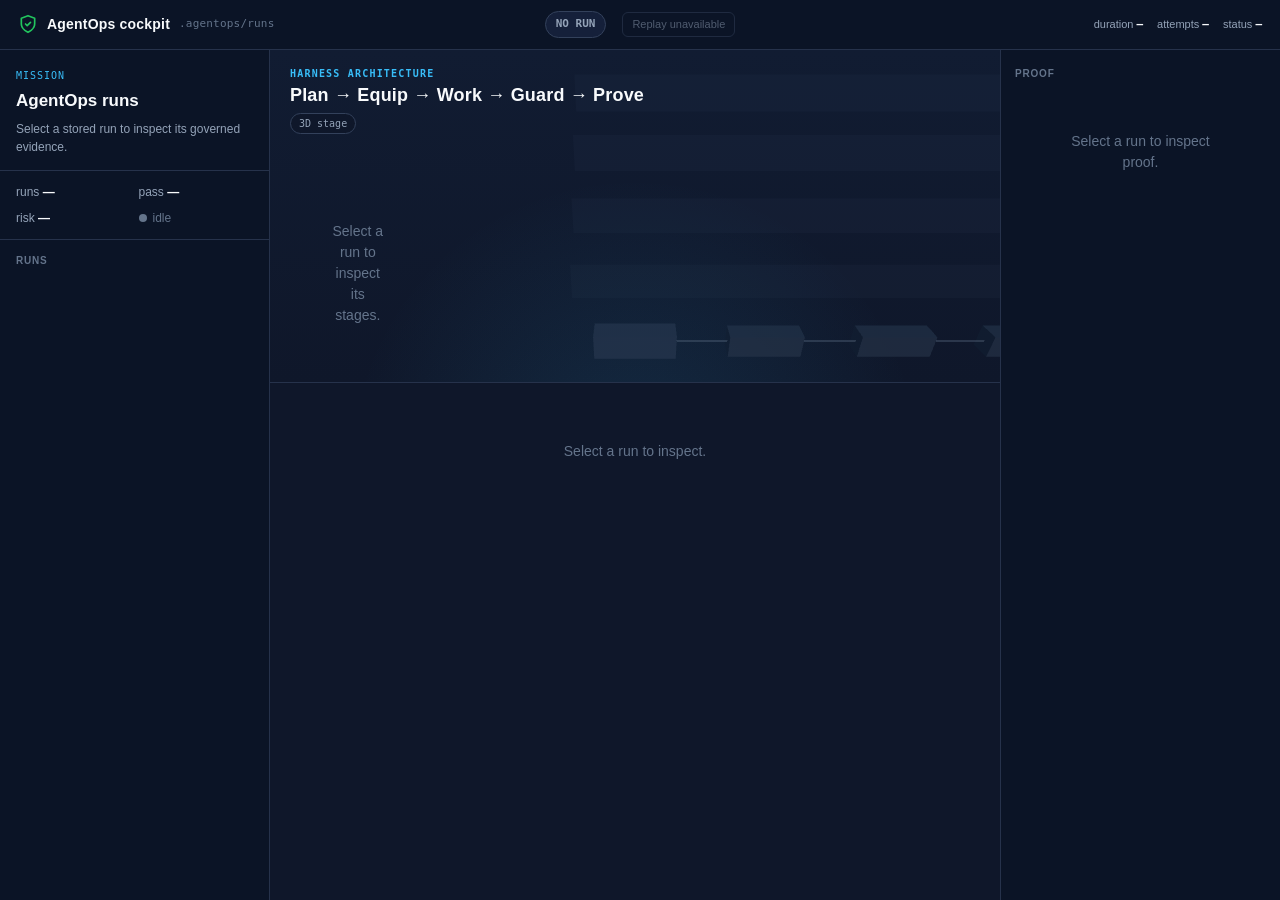
==== commit 05bc656e: "feat: connect cockpit replay and evidence" ====
--- a/web/index.html
+++ b/web/index.html
@@ -13,28 +13,54 @@
       AgentOps cockpit
       <span class="path" id="storePath">.agentops/runs</span>
     </div>
-    <div class="kpis">
-      <span class="kpi">runs <b class="tnum" id="kTotal">—</b></span>
-      <span class="kpi">pass <b class="tnum" id="kPass">—</b></span>
-      <span class="kpi">risk <b class="tnum" id="kRisk">—</b></span>
-      <span class="live" id="liveInd"><span class="dot"></span>idle</span>
+    <span class="mode-badge" id="modeBadge" data-mode="empty">No run</span>
+    <div class="top-replay" aria-label="Replay controls">
+      <button type="button" class="btn-ghost" id="replayBtn" aria-pressed="false" aria-label="Replay unavailable" disabled>
+        Replay unavailable
+      </button>
+    </div>
+    <div class="run-metrics" id="runMetrics" aria-label="Selected run metrics">
+      <span>duration <b>—</b></span><span>attempts <b>—</b></span><span>status <b>—</b></span>
     </div>
   </header>
-  <section class="stage-shell" aria-labelledby="stageTitle">
-    <div class="stage-copy">
-      <p class="eyebrow">Harness architecture</p>
-      <h1 id="stageTitle">Plan → Equip → Work → Guard → Prove</h1>
-      <span class="visual-mode" id="visualMode">3D stage</span>
-    </div>
-    <canvas id="cockpit3d" class="cockpit3d" aria-hidden="true"></canvas>
-    <div id="stageFallback" class="stage-fallback" hidden></div>
-  </section>
-  <div class="main">
-    <nav class="runlist"><h2>Runs</h2><div id="runs"></div></nav>
-    <section class="inspector" id="inspector">
-      <div class="empty">Select a run to inspect.</div>
+  <main class="main">
+    <aside class="mission-rail" aria-label="Mission and run selection">
+      <section class="mission-summary" id="missionSummary">
+        <p class="eyebrow">Mission</p>
+        <h1>AgentOps runs</h1>
+        <p>Select a stored run to inspect its governed evidence.</p>
+      </section>
+      <div class="collection-metrics" aria-label="Run collection metrics">
+        <span class="kpi">runs <b class="tnum" id="kTotal">—</b></span>
+        <span class="kpi">pass <b class="tnum" id="kPass">—</b></span>
+        <span class="kpi">risk <b class="tnum" id="kRisk">—</b></span>
+        <span class="live" id="liveInd"><span class="dot"></span>idle</span>
+      </div>
+      <nav class="runlist" aria-label="Recorded and stored runs"><h2>Runs</h2><div id="runs"></div></nav>
+    </aside>
+    <section class="portfolio-center" aria-label="Cockpit run inspection">
+      <section class="stage-shell" aria-labelledby="stageTitle">
+        <div class="stage-copy">
+          <p class="eyebrow">Harness architecture</p>
+          <h2 id="stageTitle">Plan → Equip → Work → Guard → Prove</h2>
+          <span class="visual-mode" id="visualMode">3D stage</span>
+        </div>
+        <button type="button" class="btn-ghost show-3d" id="show3dBtn" aria-pressed="false" hidden>Show 3D architecture</button>
+        <canvas id="cockpit3d" class="cockpit3d" aria-hidden="true"></canvas>
+        <div id="stageFallback" class="stage-fallback-message" role="status" hidden></div>
+        <div id="stageRibbon" class="stage-fallback-ribbon stage-dom-ribbon" role="group" aria-label="Run stages">
+          <span class="empty">Select a run to inspect its stages.</span>
+        </div>
+      </section>
+      <section class="inspector" id="inspector">
+        <div class="empty">Select a run to inspect.</div>
+      </section>
     </section>
-  </div>
+    <aside class="proof-rail" id="proofRail" aria-label="Independent run proof">
+      <h2>Proof</h2>
+      <div class="empty">Select a run to inspect proof.</div>
+    </aside>
+  </main>
   <script type="module" src="./app.js"></script>
 </body>
 </html>
--- a/web/styles.css
+++ b/web/styles.css
@@ -14,20 +14,33 @@
   background:var(--bg); color:var(--text);
   font-family:Inter,-apple-system,BlinkMacSystemFont,"Segoe UI",sans-serif;
   font-size:14px; line-height:1.5; -webkit-font-smoothing:antialiased;
-  display:flex; flex-direction:column;
+  display:flex; flex-direction:column; overflow:hidden;
 }
 .mono { font-family:var(--mono); font-variant-numeric:tabular-nums; }
 .tnum { font-variant-numeric:tabular-nums; }
 
 /* top bar */
 .topbar {
-  display:flex; align-items:center; justify-content:space-between; gap:16px;
+  display:grid; grid-template-columns:minmax(220px,1fr) auto auto minmax(280px,1fr);
+  align-items:center; gap:16px;
   padding:11px 18px; border-bottom:1px solid var(--border); background:var(--muted);
   flex:0 0 auto;
 }
 .brand { display:flex; align-items:center; gap:9px; font-weight:600; letter-spacing:.2px; }
 .brand svg { color:var(--green); }
 .brand .path { font-family:var(--mono); font-size:11px; color:var(--text-3); font-weight:400; }
+.mode-badge {
+  justify-self:center; border:1px solid var(--border-2); border-radius:999px;
+  padding:4px 10px; background:var(--surface); color:var(--text-2);
+  font-family:var(--mono); font-size:11px; font-weight:700; text-transform:uppercase;
+}
+.mode-badge[data-mode="recorded"] { border-color:rgba(56,189,248,.45); color:var(--blue); }
+.mode-badge[data-mode="live"] { border-color:rgba(34,197,94,.45); color:var(--green); }
+.mode-badge[data-mode="disconnected"] { border-color:rgba(239,68,68,.45); color:var(--red); }
+.top-replay { justify-self:center; }
+.top-replay .btn-ghost { min-width:112px; justify-content:center; }
+.run-metrics { display:flex; justify-content:flex-end; gap:14px; color:var(--text-2); font-size:11px; }
+.run-metrics b { color:var(--text); font-family:var(--mono); font-weight:600; }
 .kpis { display:flex; align-items:center; gap:18px; }
 .kpi { font-size:12px; color:var(--text-2); }
 .kpi b { color:var(--text); font-weight:600; }
@@ -36,11 +49,14 @@
 .dot { width:8px; height:8px; border-radius:50%; display:inline-block; background:var(--text-3); }
 .pulse { animation:pulse 1.4s ease-in-out infinite; }
 @keyframes pulse { 0%,100%{opacity:1} 50%{opacity:.3} }
-@media (prefers-reduced-motion:reduce){ .pulse{animation:none} }
+@media (prefers-reduced-motion:reduce){
+  .pulse{animation:none}
+  *,*::before,*::after{scroll-behavior:auto!important;transition-duration:0s!important}
+}
 
 /* bounded tactical stage; the canvas is visual-only and the DOM fallback is semantic */
 .stage-shell {
-  position:relative; flex:0 0 clamp(190px,29vh,300px); min-height:190px;
+  position:relative; height:clamp(260px,37vh,360px); min-height:260px;
   overflow:hidden; border-bottom:1px solid var(--border);
   background:
     radial-gradient(circle at 50% 125%,rgba(56,189,248,.12),transparent 52%),
@@ -51,19 +67,25 @@
   margin:0 0 4px; color:var(--blue); font-family:var(--mono); font-size:10px;
   font-weight:600; letter-spacing:.12em; text-transform:uppercase;
 }
-.stage-copy h1 { margin:0; font-size:18px; line-height:1.2; letter-spacing:.01em; }
+.stage-copy h2 { margin:0; font-size:18px; line-height:1.2; letter-spacing:.01em; }
 .visual-mode {
   display:inline-block; margin-top:7px; border:1px solid var(--border-2); border-radius:999px;
   padding:2px 8px; background:rgba(15,23,42,.76); color:var(--text-2);
   font-family:var(--mono); font-size:10px;
 }
-.cockpit3d { position:absolute; inset:0; display:block; width:100%; height:100%; }
-.cockpit3d[hidden],.stage-fallback[hidden] { display:none; }
-.stage-fallback {
-  position:absolute; z-index:1; inset:76px 20px 18px; display:flex; align-items:flex-end;
-}
+.cockpit3d { position:absolute; z-index:0; inset:0; display:block; width:100%; height:100%; }
+.cockpit3d[hidden],.stage-fallback-message[hidden],.show-3d[hidden] { display:none; }
+.stage-fallback-message {
+  position:absolute; z-index:4; top:76px; left:20px; right:20px;
+  border:1px solid rgba(245,158,11,.4); border-radius:6px; padding:7px 10px;
+  background:rgba(15,23,42,.92); color:var(--amber); font-size:12px;
+}
+.show-3d { position:absolute; z-index:5; top:16px; right:16px; }
 .stage-fallback-ribbon {
-  display:grid; grid-template-columns:repeat(5,minmax(90px,1fr)); gap:8px; width:100%;
+  display:grid; grid-template-columns:repeat(5,minmax(88px,1fr)); gap:8px; width:100%;
+}
+.stage-dom-ribbon {
+  position:absolute; z-index:3; right:18px; bottom:16px; left:18px;
 }
 .stage-fallback-node {
   min-width:0; border:1px solid var(--border-2); border-radius:var(--radius);
@@ -73,7 +95,7 @@
 .stage-fallback-node:hover,.stage-fallback-node:focus-visible {
   border-color:var(--blue); color:var(--text); outline:none;
 }
-.stage-fallback-node[aria-pressed="true"] { box-shadow:inset 0 -3px 0 var(--blue); color:var(--text); }
+.stage-fallback-node[aria-current="step"] { box-shadow:inset 0 -3px 0 var(--blue); color:var(--text); }
 .stage-fallback-node .fallback-glyph { display:block; margin-bottom:3px; font-size:15px; }
 .stage-fallback-node .fallback-status {
   display:block; overflow:hidden; margin-top:2px; color:var(--text-3);
@@ -84,9 +106,22 @@
 .stage-fallback-node[data-status="blocked"] .fallback-glyph { color:var(--red); }
 .stage-fallback-node[data-status="active"] .fallback-glyph { color:var(--blue); }
 
-/* main split */
-.main { flex:1 1 auto; display:grid; grid-template-columns:268px 1fr; min-height:0; }
-.runlist { border-right:1px solid var(--border); overflow-y:auto; background:var(--muted); }
+/* portfolio composition */
+.main {
+  flex:1 1 auto; display:grid;
+  grid-template-columns:minmax(230px,270px) minmax(520px,1fr) minmax(230px,280px);
+  min-height:0; overflow:hidden;
+}
+.mission-rail {
+  min-width:0; overflow-y:auto; border-right:1px solid var(--border); background:var(--muted);
+}
+.mission-summary { padding:18px 16px 14px; border-bottom:1px solid var(--border); }
+.mission-summary .eyebrow { margin:0 0 5px; color:var(--blue); font-family:var(--mono); font-size:10px; text-transform:uppercase; letter-spacing:.1em; }
+.mission-summary h1 { margin:0; font-size:17px; }
+.mission-summary p:last-child { margin:7px 0 0; color:var(--text-2); font-size:12px; }
+.collection-metrics { display:grid; grid-template-columns:repeat(2,1fr); gap:8px; padding:12px 16px; border-bottom:1px solid var(--border); }
+.portfolio-center { min-width:0; overflow-y:auto; }
+.runlist { background:var(--muted); }
 .runlist h2 {
   font-size:10px; text-transform:uppercase; letter-spacing:.08em; color:var(--text-3);
   margin:0; padding:13px 16px 8px; font-weight:600;
@@ -104,7 +139,7 @@
 .risk { font-family:var(--mono); font-size:13px; font-weight:600; min-width:26px; text-align:right; }
 
 /* inspector */
-.inspector { overflow-y:auto; padding:18px 22px; }
+.inspector { padding:18px 22px 28px; }
 .insp-head { display:flex; align-items:center; justify-content:space-between; gap:10px; flex-wrap:wrap; margin-bottom:6px; }
 .insp-head-l { display:flex; align-items:center; gap:10px; flex-wrap:wrap; min-width:0; }
 .dl-btn { display:inline-flex; align-items:center; gap:6px; font-size:12px; color:var(--text-2); text-decoration:none;
@@ -113,6 +148,7 @@
 .insp-task { font-size:16px; font-weight:600; }
 .insp-meta { font-family:var(--mono); font-size:11px; color:var(--text-3); margin-bottom:16px; }
 .pill { font-size:11px; font-weight:600; padding:3px 9px; border-radius:6px; text-transform:lowercase; }
+.capture-meta { margin:-8px 0 16px; color:var(--text-3); font-family:var(--mono); font-size:10px; }
 
 /* pipeline ribbon */
 .ribbon { display:flex; gap:7px; margin-bottom:18px; }
@@ -139,6 +175,34 @@
   display:inline-flex; align-items:center; gap:5px;
 }
 .btn-ghost:hover { color:var(--text); border-color:var(--text-3); }
+.btn-ghost:focus-visible,.evidence-link:focus-visible,.tab:focus-visible,.run:focus-visible {
+  outline:2px solid var(--blue); outline-offset:2px;
+}
+.btn-ghost:disabled { cursor:not-allowed; opacity:.5; }
+
+/* selected-stage evidence and worker telemetry */
+.stage-detail-grid { display:grid; grid-template-columns:minmax(0,1.2fr) minmax(240px,.8fr); gap:14px; margin-bottom:14px; }
+.evidence-body,.telemetry-summary { padding:12px 13px; }
+.evidence-list { margin:0; padding-left:18px; }
+.evidence-list li { margin:4px 0; color:var(--text-2); font-family:var(--mono); font-size:11px; }
+.evidence-link { color:var(--blue); text-decoration:none; }
+.evidence-link:hover { text-decoration:underline; }
+.scoped-unavailable { margin-top:12px; border-top:1px solid var(--border); padding-top:10px; }
+.evidence-missing { color:var(--amber)!important; }
+.artifact-error { margin-top:10px; border:1px solid rgba(239,68,68,.36); border-radius:6px; padding:8px 9px; background:var(--red-bg); color:var(--red); font-size:12px; }
+.evidence-pane { margin-top:12px; }
+.telemetry-summary { display:grid; grid-template-columns:1fr 1fr; gap:8px; }
+.telemetry-event { grid-column:1/-1; margin:8px 0 0; border-top:1px solid var(--border); padding-top:10px; color:var(--text-2); font-family:var(--mono); font-size:11px; }
+.governance-card { margin-bottom:14px; }
+.connection-alert { display:flex; align-items:center; justify-content:space-between; gap:12px; margin-bottom:12px; border:1px solid rgba(245,158,11,.36); border-radius:6px; padding:8px 10px; background:var(--amber-bg); color:var(--amber); font-size:12px; }
+
+/* independent proof rail */
+.proof-rail { min-width:0; overflow-y:auto; border-left:1px solid var(--border); padding:16px 14px; background:var(--muted); }
+.proof-rail h2 { margin:0 0 10px; color:var(--text-3); font-size:10px; letter-spacing:.08em; text-transform:uppercase; }
+.proof-card { margin-bottom:9px; border:1px solid var(--border); border-radius:var(--radius); padding:10px 11px; background:var(--surface); }
+.proof-label { margin-bottom:4px; color:var(--text-3); font-size:10px; letter-spacing:.06em; text-transform:uppercase; }
+.proof-value { color:var(--text); font-size:13px; }
+.proof-detail { margin-top:3px; color:var(--text-3); font-size:10px; }
 
 /* trajectory */
 .traj { padding:8px 6px; max-height:420px; overflow-y:auto; }
@@ -252,19 +316,28 @@
 
 /* responsive — graceful collapse on narrow viewports */
 @media (max-width:1024px){
+  .topbar{grid-template-columns:minmax(200px,1fr) auto auto}.run-metrics{display:none}
+  .main{grid-template-columns:220px minmax(0,1fr);overflow-y:auto}
+  .proof-rail{grid-column:1/-1;display:grid;grid-template-columns:repeat(3,minmax(160px,1fr));gap:9px;border-top:1px solid var(--border);border-left:0;overflow:visible}
+  .proof-rail h2{grid-column:1/-1}.proof-card{margin-bottom:0}
   .insp-body{ grid-template-columns:1fr; }
   .guards{ display:grid; grid-template-columns:repeat(auto-fit,minmax(160px,1fr)); }
 }
 @media (max-width:820px){
-  .main{ grid-template-columns:1fr; }
-  .runlist{ border-right:0; border-bottom:1px solid var(--border); max-height:34vh; }
-  .kpis{ gap:12px; }
+  body{overflow:auto}
+  .topbar{position:sticky;z-index:10;top:0;grid-template-columns:1fr auto auto;padding:9px 12px}.brand .path{display:none}
+  .main{display:block;overflow:visible}.mission-rail{max-height:38vh;border-right:0;border-bottom:1px solid var(--border)}
+  .portfolio-center{overflow:visible}.proof-rail{display:grid;grid-template-columns:repeat(2,minmax(140px,1fr))}
+  .stage-shell{height:300px}
+  .cockpit3d{display:none}.stage-shell.mobile-3d .cockpit3d{display:block}
+  .stage-copy{top:14px;left:14px}.stage-copy h2{font-size:15px}
+  .stage-dom-ribbon{right:12px;bottom:12px;left:12px;grid-template-columns:repeat(5,minmax(0,1fr));gap:5px}
+  .stage-fallback-node{padding:9px 3px;font-size:11px}.stage-fallback-node .fallback-status{font-size:9px}
+  .stage-detail-grid{grid-template-columns:1fr}
 }
 @media (max-width:560px){
-  .stage-shell{ flex-basis:250px; }
-  .stage-copy h1{ font-size:15px; }
-  .stage-fallback{ inset:82px 12px 12px; align-items:stretch; overflow-y:auto; }
-  .stage-fallback-ribbon{ grid-template-columns:1fr 1fr; }
+  .topbar{grid-template-columns:1fr auto}.top-replay{grid-column:1/-1;justify-self:stretch}.top-replay .btn-ghost{width:100%}
+  .stage-shell{height:390px}.stage-dom-ribbon{grid-template-columns:1fr 1fr;max-height:270px;overflow-y:auto}
   .ribbon{ flex-wrap:wrap; } .phase{ flex:1 1 30%; }
-  .kpis .kpi{ display:none; } .topbar .live{ display:flex; }
-}
+  .proof-rail{grid-template-columns:1fr}.inspector{padding:14px 12px 22px}
+}
